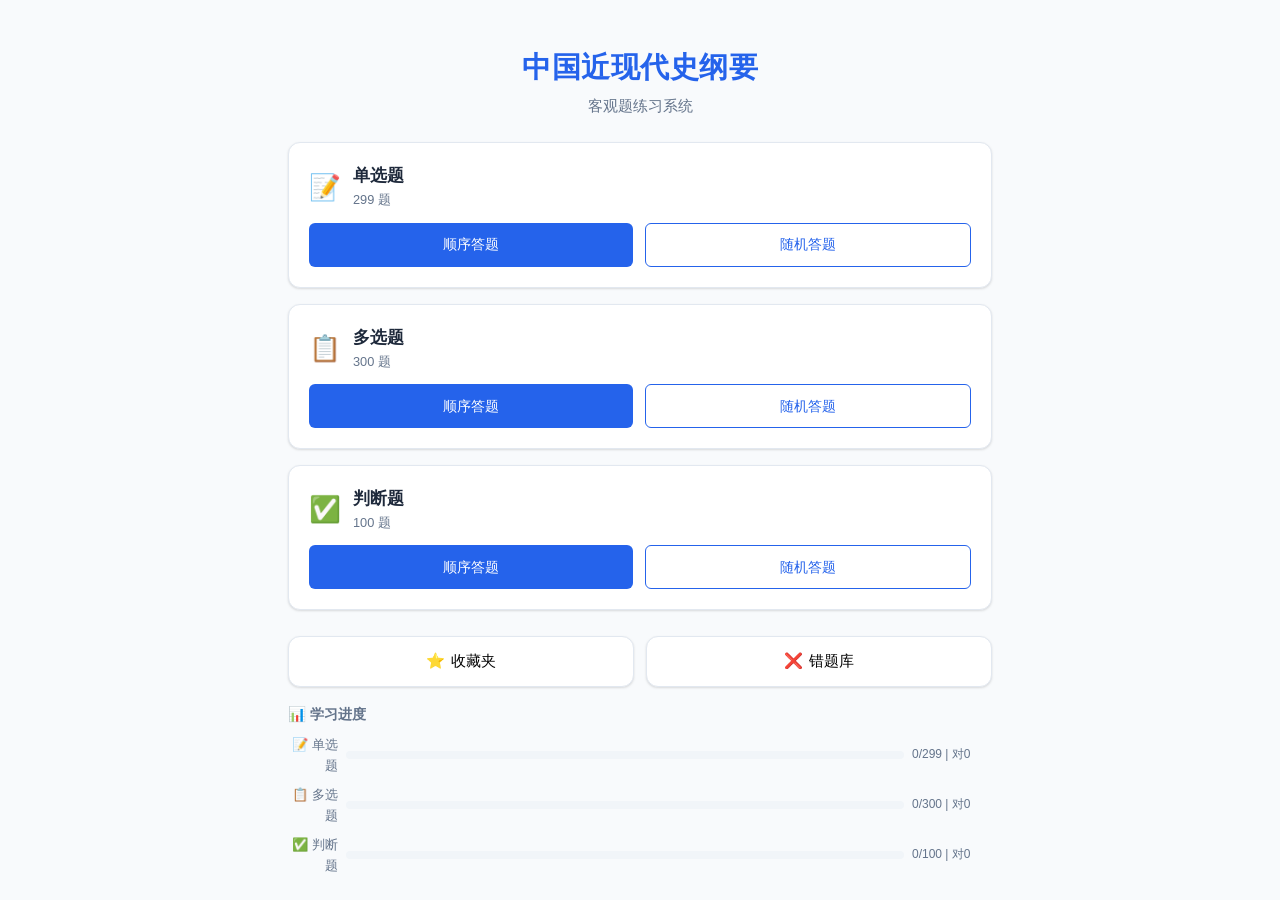
==== index.html @ e4d4c81b "初始版本：中国近现代史纲要客观题练习系统 功能：顺序答题、随机答题、错题库、收藏夹、学习进度跟踪  题库：单选299题 + 多选300题 + 判断100题" ====
<!DOCTYPE html>
<html lang="zh-CN">
<head>
    <meta charset="UTF-8">
    <meta name="viewport" content="width=device-width, initial-scale=1.0, user-scalable=no">
    <title>中国近现代史纲要 — 客观题练习系统</title>
    <link rel="stylesheet" href="css/style.css">
</head>
<body>
    <!-- ========== 首页 ========== -->
    <div id="screen-home" class="screen active">
        <div class="home-header">
            <h1 class="home-title">中国近现代史纲要</h1>
            <p class="home-subtitle">客观题练习系统</p>
        </div>

        <div class="home-cards">
            <!-- 单选题卡片 -->
            <div class="type-card" data-type="single">
                <div class="type-card-header">
                    <span class="type-icon">📝</span>
                    <div>
                        <h3 class="type-name">单选题</h3>
                        <p class="type-count" id="single-count">299 题</p>
                    </div>
                </div>
                <div class="type-card-actions">
                    <button class="btn btn-mode" data-type="single" data-mode="sequential">顺序答题</button>
                    <button class="btn btn-mode btn-outline" data-type="single" data-mode="random">随机答题</button>
                </div>
            </div>

            <!-- 多选题卡片 -->
            <div class="type-card" data-type="multiple">
                <div class="type-card-header">
                    <span class="type-icon">📋</span>
                    <div>
                        <h3 class="type-name">多选题</h3>
                        <p class="type-count" id="multiple-count">300 题</p>
                    </div>
                </div>
                <div class="type-card-actions">
                    <button class="btn btn-mode" data-type="multiple" data-mode="sequential">顺序答题</button>
                    <button class="btn btn-mode btn-outline" data-type="multiple" data-mode="random">随机答题</button>
                </div>
            </div>

            <!-- 判断题卡片 -->
            <div class="type-card" data-type="truefalse">
                <div class="type-card-header">
                    <span class="type-icon">✅</span>
                    <div>
                        <h3 class="type-name">判断题</h3>
                        <p class="type-count" id="truefalse-count">100 题</p>
                    </div>
                </div>
                <div class="type-card-actions">
                    <button class="btn btn-mode" data-type="truefalse" data-mode="sequential">顺序答题</button>
                    <button class="btn btn-mode btn-outline" data-type="truefalse" data-mode="random">随机答题</button>
                </div>
            </div>
        </div>

        <div class="home-bottom">
            <div class="home-nav-row">
                <button class="btn btn-nav" id="btn-favorites">
                    <span class="nav-icon">⭐</span>
                    <span>收藏夹</span>
                    <span class="badge" id="fav-count-badge">0</span>
                </button>
                <button class="btn btn-nav" id="btn-wrong-book">
                    <span class="nav-icon">❌</span>
                    <span>错题库</span>
                    <span class="badge" id="wrong-count-badge">0</span>
                </button>
            </div>
            <div class="progress-section" id="progress-section">
                <h4>📊 学习进度</h4>
                <div class="progress-bars" id="progress-bars"></div>
            </div>
        </div>
    </div>

    <!-- ========== 答题页 ========== -->
    <div id="screen-exercise" class="screen">
        <div class="exercise-topbar">
            <button class="btn btn-back" id="btn-back">← 返回</button>
            <span class="exercise-info" id="exercise-info"></span>
            <button class="btn btn-fav" id="btn-fav-toggle">☆</button>
        </div>
        <div class="progress-bar-container">
            <div class="progress-bar" id="progress-bar"></div>
        </div>

        <div class="exercise-content">
            <div class="question-number" id="question-number"></div>
            <div class="question-text" id="question-text"></div>
            <div class="question-hint" id="question-hint"></div>

            <div class="options-list" id="options-list"></div>

            <div class="answer-feedback" id="answer-feedback" style="display:none;">
                <div class="feedback-text" id="feedback-text"></div>
                <div class="correct-answer-display" id="correct-answer-display"></div>
            </div>
        </div>

        <div class="exercise-bottom">
            <button class="btn btn-submit" id="btn-submit">确认提交</button>
            <button class="btn btn-next" id="btn-next" style="display:none;">下一题 →</button>
        </div>
    </div>

    <!-- ========== 结果页 ========== -->
    <div id="screen-results" class="screen">
        <div class="results-container">
            <h2>练习完成！</h2>
            <div class="score-circle" id="score-circle">
                <span class="score-number" id="score-number">0</span>
                <span class="score-label">分</span>
            </div>
            <div class="results-stats">
                <div class="stat-item">
                    <span class="stat-label">总题数</span>
                    <span class="stat-value" id="stat-total">0</span>
                </div>
                <div class="stat-item">
                    <span class="stat-label">正确</span>
                    <span class="stat-value correct" id="stat-correct">0</span>
                </div>
                <div class="stat-item">
                    <span class="stat-label">错误</span>
                    <span class="stat-value wrong" id="stat-wrong">0</span>
                </div>
                <div class="stat-item">
                    <span class="stat-label">正确率</span>
                    <span class="stat-value" id="stat-rate">0%</span>
                </div>
            </div>
            <p class="results-note">错题已自动加入错题库</p>
            <div class="results-actions">
                <button class="btn btn-primary" id="btn-view-wrong">查看错题</button>
                <button class="btn btn-outline" id="btn-retry">再练一次</button>
                <button class="btn btn-outline" id="btn-home">返回首页</button>
            </div>
        </div>
    </div>

    <!-- ========== 错题库页面 ========== -->
    <div id="screen-wrong" class="screen">
        <div class="sub-screen-header">
            <button class="btn btn-back" id="btn-wrong-back">← 返回</button>
            <h2>错题库</h2>
        </div>
        <div class="tab-bar">
            <button class="tab active" data-subtype="single">单选题错题</button>
            <button class="tab" data-subtype="multiple">多选题错题</button>
            <button class="tab" data-subtype="truefalse">判断题错题</button>
        </div>
        <div class="sub-content" id="wrong-content">
            <p class="empty-hint">暂无错题</p>
        </div>
        <div class="sub-actions" id="wrong-actions" style="display:none;">
            <button class="btn btn-primary" id="btn-wrong-sequential">顺序练习</button>
            <button class="btn btn-outline" id="btn-wrong-random">随机练习</button>
            <button class="btn btn-danger" id="btn-clear-wrong">清空错题库</button>
        </div>
    </div>

    <!-- ========== 收藏夹页面 ========== -->
    <div id="screen-favorites" class="screen">
        <div class="sub-screen-header">
            <button class="btn btn-back" id="btn-fav-back">← 返回</button>
            <h2>收藏夹</h2>
        </div>
        <div class="tab-bar">
            <button class="tab active" data-subtype="single">单选题收藏</button>
            <button class="tab" data-subtype="multiple">多选题收藏</button>
            <button class="tab" data-subtype="truefalse">判断题收藏</button>
        </div>
        <div class="sub-content" id="fav-content">
            <p class="empty-hint">暂无收藏</p>
        </div>
        <div class="sub-actions" id="fav-actions" style="display:none;">
            <button class="btn btn-primary" id="btn-fav-sequential">顺序练习</button>
            <button class="btn btn-outline" id="btn-fav-random">随机练习</button>
        </div>
    </div>

    <!-- 题库数据 -->
    <script src="data/questions.js"></script>
    <!-- 应用逻辑 -->
    <script src="js/app.js"></script>
</body>
</html>
---- css/style.css ----
/* ========================================
   中国近现代史纲要 — 客观题练习系统
   配色：简约白蓝风格
   ======================================== */

/* --- CSS Variables --- */
:root {
    --primary: #2563EB;
    --primary-hover: #1D4ED8;
    --primary-light: #DBEAFE;
    --danger: #DC2626;
    --danger-light: #FEE2E2;
    --success: #16A34A;
    --success-light: #DCFCE7;
    --warning: #F59E0B;
    --warning-light: #FEF3C7;
    --bg: #FFFFFF;
    --bg-secondary: #F8FAFC;
    --bg-card: #FFFFFF;
    --text: #1E293B;
    --text-secondary: #64748B;
    --text-light: #94A3B8;
    --border: #E2E8F0;
    --border-light: #F1F5F9;
    --shadow: 0 1px 3px rgba(0,0,0,0.08), 0 1px 2px rgba(0,0,0,0.06);
    --shadow-md: 0 4px 6px rgba(0,0,0,0.07), 0 2px 4px rgba(0,0,0,0.06);
    --radius: 12px;
    --radius-sm: 8px;
    --radius-xs: 6px;
    --font: "PingFang SC", "Microsoft YaHei", "Hiragino Sans GB", "WenQuanYi Micro Hei", sans-serif;
    --transition: 0.2s ease;
}

/* --- Reset --- */
*, *::before, *::after {
    box-sizing: border-box;
    margin: 0;
    padding: 0;
}

html {
    font-size: 16px;
    -webkit-text-size-adjust: 100%;
}

body {
    font-family: var(--font);
    background: var(--bg-secondary);
    color: var(--text);
    line-height: 1.6;
    min-height: 100vh;
    min-height: 100dvh;
    max-width: 768px;
    margin: 0 auto;
    position: relative;
    overflow-x: hidden;
}

/* --- Screen Management --- */
.screen {
    display: none;
    flex-direction: column;
    min-height: 100vh;
    min-height: 100dvh;
    padding: 16px;
}

.screen.active {
    display: flex;
}

/* --- Buttons --- */
.btn {
    display: inline-flex;
    align-items: center;
    justify-content: center;
    gap: 6px;
    padding: 10px 20px;
    border: none;
    border-radius: var(--radius-sm);
    font-family: var(--font);
    font-size: 0.95rem;
    font-weight: 500;
    cursor: pointer;
    transition: all var(--transition);
    min-height: 44px;
    min-width: 44px;
    white-space: nowrap;
}

.btn:active {
    transform: scale(0.97);
}

.btn-primary {
    background: var(--primary);
    color: #fff;
}

.btn-primary:hover {
    background: var(--primary-hover);
}

.btn-outline {
    background: transparent;
    color: var(--primary);
    border: 1.5px solid var(--primary);
}

.btn-outline:hover {
    background: var(--primary-light);
}

.btn-danger {
    background: transparent;
    color: var(--danger);
    border: 1.5px solid var(--danger);
}

.btn-danger:hover {
    background: var(--danger-light);
}

.btn-mode {
    flex: 1;
    background: var(--primary);
    color: #fff;
    border-radius: var(--radius-xs);
    padding: 8px 12px;
    font-size: 0.9rem;
}

.btn-mode.btn-outline {
    background: transparent;
    color: var(--primary);
    border: 1.5px solid var(--primary);
}

.btn-back {
    background: transparent;
    color: var(--text-secondary);
    padding: 8px 12px;
    font-size: 0.9rem;
}

.btn-fav {
    background: transparent;
    font-size: 1.4rem;
    padding: 4px 10px;
    color: var(--text-light);
}

.btn-fav.active {
    color: var(--warning);
}

.btn-submit, .btn-next {
    width: 100%;
    padding: 14px;
    font-size: 1.05rem;
    border-radius: var(--radius);
}

.btn-submit {
    background: var(--primary);
    color: #fff;
}

.btn-next {
    background: var(--success);
    color: #fff;
}

.btn-nav {
    flex: 1;
    background: var(--bg-card);
    border: 1.5px solid var(--border);
    border-radius: var(--radius);
    padding: 14px;
    font-size: 0.95rem;
    box-shadow: var(--shadow);
    position: relative;
}

.badge {
    position: absolute;
    top: -6px;
    right: -6px;
    background: var(--danger);
    color: #fff;
    font-size: 0.7rem;
    font-weight: 700;
    padding: 2px 7px;
    border-radius: 10px;
    min-width: 18px;
    text-align: center;
}

/* ========================================
   HOME SCREEN
   ======================================== */

.home-header {
    text-align: center;
    padding: 20px 0 12px;
}

.home-title {
    font-size: 1.5rem;
    font-weight: 700;
    color: var(--primary);
    letter-spacing: 0.5px;
}

.home-subtitle {
    font-size: 0.95rem;
    color: var(--text-secondary);
    margin-top: 4px;
}

.home-cards {
    display: flex;
    flex-direction: column;
    gap: 12px;
    margin: 12px 0;
}

.type-card {
    background: var(--bg-card);
    border: 1.5px solid var(--border);
    border-radius: var(--radius);
    padding: 16px;
    box-shadow: var(--shadow);
    transition: all var(--transition);
}

.type-card:active {
    box-shadow: var(--shadow-md);
}

.type-card-header {
    display: flex;
    align-items: center;
    gap: 12px;
    margin-bottom: 12px;
}

.type-icon {
    font-size: 1.6rem;
}

.type-name {
    font-size: 1.05rem;
    font-weight: 600;
}

.type-count {
    font-size: 0.8rem;
    color: var(--text-secondary);
}

.type-card-actions {
    display: flex;
    gap: 8px;
}

.home-bottom {
    margin-top: auto;
    padding-top: 8px;
}

.home-nav-row {
    display: flex;
    gap: 12px;
    margin-bottom: 16px;
}

.progress-section h4 {
    font-size: 0.9rem;
    color: var(--text-secondary);
    margin-bottom: 8px;
}

.progress-bars {
    display: flex;
    flex-direction: column;
    gap: 8px;
}

.progress-item {
    display: flex;
    align-items: center;
    gap: 8px;
    font-size: 0.82rem;
}

.progress-item .label {
    width: 50px;
    color: var(--text-secondary);
    text-align: right;
}

.progress-item .bar-wrap {
    flex: 1;
    height: 8px;
    background: var(--border-light);
    border-radius: 4px;
    overflow: hidden;
}

.progress-item .bar-fill {
    height: 100%;
    background: var(--primary);
    border-radius: 4px;
    transition: width 0.5s ease;
}

.progress-item .stats {
    width: 80px;
    font-size: 0.75rem;
    color: var(--text-secondary);
}

/* ========================================
   EXERCISE SCREEN
   ======================================== */

.exercise-topbar {
    display: flex;
    align-items: center;
    justify-content: space-between;
    padding: 4px 0 12px;
}

.exercise-info {
    font-size: 0.85rem;
    color: var(--text-secondary);
    font-weight: 500;
}

.progress-bar-container {
    width: 100%;
    height: 6px;
    background: var(--border-light);
    border-radius: 3px;
    overflow: hidden;
    margin-bottom: 20px;
}

.progress-bar {
    height: 100%;
    background: var(--primary);
    border-radius: 3px;
    transition: width 0.3s ease;
    width: 0%;
}

.exercise-content {
    flex: 1;
    overflow-y: auto;
}

.question-number {
    font-size: 0.8rem;
    color: var(--text-light);
    margin-bottom: 8px;
}

.question-text {
    font-size: 1.08rem;
    font-weight: 600;
    line-height: 1.7;
    margin-bottom: 6px;
}

.question-hint {
    font-size: 0.82rem;
    color: var(--primary);
    margin-bottom: 16px;
}

.options-list {
    display: flex;
    flex-direction: column;
    gap: 10px;
}

.option-item {
    display: flex;
    align-items: flex-start;
    gap: 10px;
    padding: 14px 16px;
    background: var(--bg);
    border: 1.5px solid var(--border);
    border-radius: var(--radius-sm);
    cursor: pointer;
    transition: all var(--transition);
    min-height: 44px;
}

.option-item:active {
    background: var(--primary-light);
}

.option-item.selected {
    border-color: var(--primary);
    background: var(--primary-light);
}

.option-item.correct {
    border-color: var(--success);
    background: var(--success-light);
}

.option-item.wrong {
    border-color: var(--danger);
    background: var(--danger-light);
}

.option-item.submitted {
    cursor: default;
    pointer-events: none;
}

.option-indicator {
    width: 24px;
    height: 24px;
    border-radius: 50%;
    border: 2px solid var(--border);
    display: flex;
    align-items: center;
    justify-content: center;
    font-size: 0.7rem;
    font-weight: 700;
    color: var(--text-secondary);
    flex-shrink: 0;
    transition: all var(--transition);
}

.option-item.selected .option-indicator {
    border-color: var(--primary);
    background: var(--primary);
    color: #fff;
}

.option-item.correct .option-indicator {
    border-color: var(--success);
    background: var(--success);
    color: #fff;
}

.option-item.wrong .option-indicator {
    border-color: var(--danger);
    background: var(--danger);
    color: #fff;
}

.option-text {
    flex: 1;
    font-size: 0.95rem;
    line-height: 1.5;
}

.option-check {
    display: none;
    font-size: 1rem;
}

.option-item.correct .option-check.correct-icon {
    display: block;
    color: var(--success);
}

.option-item.wrong .option-check.wrong-icon {
    display: block;
    color: var(--danger);
}

/* True/False large buttons */
.options-list.tf-list {
    flex-direction: row;
    gap: 12px;
}

.tf-btn {
    flex: 1;
    padding: 24px 16px;
    background: var(--bg);
    border: 2px solid var(--border);
    border-radius: var(--radius);
    font-size: 1.1rem;
    font-weight: 600;
    cursor: pointer;
    transition: all var(--transition);
    text-align: center;
    min-height: 80px;
    display: flex;
    align-items: center;
    justify-content: center;
}

.tf-btn:active {
    transform: scale(0.97);
}

.tf-btn.selected {
    border-color: var(--primary);
    background: var(--primary-light);
    color: var(--primary);
}

.tf-btn.correct {
    border-color: var(--success);
    background: var(--success-light);
    color: var(--success);
}

.tf-btn.wrong {
    border-color: var(--danger);
    background: var(--danger-light);
    color: var(--danger);
}

.tf-btn.submitted {
    pointer-events: none;
}

/* Answer feedback */
.answer-feedback {
    margin-top: 16px;
    padding: 14px 16px;
    border-radius: var(--radius-sm);
    font-size: 0.95rem;
}

.answer-feedback.correct-fb {
    background: var(--success-light);
    color: var(--success);
}

.answer-feedback.wrong-fb {
    background: var(--danger-light);
    color: var(--danger);
}

.feedback-text {
    font-weight: 600;
    margin-bottom: 4px;
}

.correct-answer-display {
    font-size: 0.88rem;
    opacity: 0.85;
}

.exercise-bottom {
    padding: 16px 0 8px;
}

/* ========================================
   RESULTS SCREEN
   ======================================== */

.results-container {
    display: flex;
    flex-direction: column;
    align-items: center;
    text-align: center;
    padding: 30px 0;
}

.results-container h2 {
    font-size: 1.4rem;
    margin-bottom: 20px;
    color: var(--primary);
}

.score-circle {
    width: 140px;
    height: 140px;
    border-radius: 50%;
    background: var(--primary);
    color: #fff;
    display: flex;
    flex-direction: column;
    align-items: center;
    justify-content: center;
    margin-bottom: 24px;
    box-shadow: 0 8px 24px rgba(37, 99, 235, 0.25);
}

.score-number {
    font-size: 2.8rem;
    font-weight: 800;
    line-height: 1;
}

.score-label {
    font-size: 0.9rem;
    opacity: 0.85;
}

.results-stats {
    display: grid;
    grid-template-columns: 1fr 1fr;
    gap: 12px;
    width: 100%;
    max-width: 320px;
    margin-bottom: 16px;
}

.stat-item {
    background: var(--bg-card);
    border: 1px solid var(--border);
    border-radius: var(--radius-sm);
    padding: 12px;
}

.stat-label {
    display: block;
    font-size: 0.78rem;
    color: var(--text-secondary);
    margin-bottom: 4px;
}

.stat-value {
    font-size: 1.2rem;
    font-weight: 700;
}

.stat-value.correct {
    color: var(--success);
}

.stat-value.wrong {
    color: var(--danger);
}

.results-note {
    font-size: 0.85rem;
    color: var(--text-secondary);
    margin-bottom: 20px;
}

.results-actions {
    display: flex;
    flex-direction: column;
    gap: 10px;
    width: 100%;
    max-width: 320px;
}

.results-actions .btn {
    width: 100%;
    padding: 14px;
}

/* ========================================
   SUB SCREENS (Wrong Book & Favorites)
   ======================================== */

.sub-screen-header {
    display: flex;
    align-items: center;
    gap: 12px;
    margin-bottom: 16px;
}

.sub-screen-header h2 {
    font-size: 1.2rem;
    color: var(--text);
}

.tab-bar {
    display: flex;
    gap: 4px;
    background: var(--border-light);
    border-radius: var(--radius-sm);
    padding: 3px;
    margin-bottom: 16px;
}

.tab {
    flex: 1;
    padding: 8px 4px;
    border: none;
    background: transparent;
    border-radius: 6px;
    font-family: var(--font);
    font-size: 0.8rem;
    cursor: pointer;
    transition: all var(--transition);
    color: var(--text-secondary);
}

.tab.active {
    background: var(--bg);
    color: var(--primary);
    font-weight: 600;
    box-shadow: var(--shadow);
}

.sub-content {
    flex: 1;
    overflow-y: auto;
}

.empty-hint {
    text-align: center;
    color: var(--text-light);
    padding: 40px 20px;
    font-size: 0.95rem;
}

.question-list-item {
    background: var(--bg-card);
    border: 1px solid var(--border);
    border-radius: var(--radius-sm);
    padding: 12px 14px;
    margin-bottom: 8px;
}

.question-list-item .ql-type {
    font-size: 0.7rem;
    color: var(--text-light);
    text-transform: uppercase;
}

.question-list-item .ql-text {
    font-size: 0.9rem;
    margin: 4px 0;
    line-height: 1.5;
}

.question-list-item .ql-answer {
    font-size: 0.8rem;
    color: var(--text-secondary);
}

.question-list-item .ql-answer span {
    font-weight: 600;
    color: var(--primary);
}

.sub-actions {
    display: flex;
    flex-direction: column;
    gap: 8px;
    padding: 16px 0 8px;
}

.sub-actions .btn {
    width: 100%;
    padding: 12px;
}

/* ========================================
   RESPONSIVE: Tablet & Desktop (768px+)
   ======================================== */

@media (min-width: 768px) {
    body {
        padding: 0;
    }

    .screen {
        padding: 24px 32px;
    }

    .home-title {
        font-size: 1.8rem;
    }

    .home-cards {
        gap: 16px;
    }

    .type-card {
        padding: 20px;
    }

    .type-card-actions {
        gap: 12px;
    }

    .question-text {
        font-size: 1.15rem;
    }

    .results-stats {
        grid-template-columns: repeat(4, 1fr);
        max-width: 480px;
    }

    .score-circle {
        width: 160px;
        height: 160px;
    }

    .score-number {
        font-size: 3.2rem;
    }
}

/* ========================================
   ANIMATIONS
   ======================================== */

@keyframes fadeIn {
    from { opacity: 0; transform: translateY(10px); }
    to { opacity: 1; transform: translateY(0); }
}

.screen.active {
    animation: fadeIn 0.3s ease;
}

@keyframes scorePop {
    0% { transform: scale(0.5); opacity: 0; }
    60% { transform: scale(1.1); }
    100% { transform: scale(1); opacity: 1; }
}

.score-circle {
    animation: scorePop 0.5s ease;
}

@keyframes shake {
    0%, 100% { transform: translateX(0); }
    25% { transform: translateX(-6px); }
    75% { transform: translateX(6px); }
}

.option-item.wrong {
    animation: shake 0.4s ease;
}
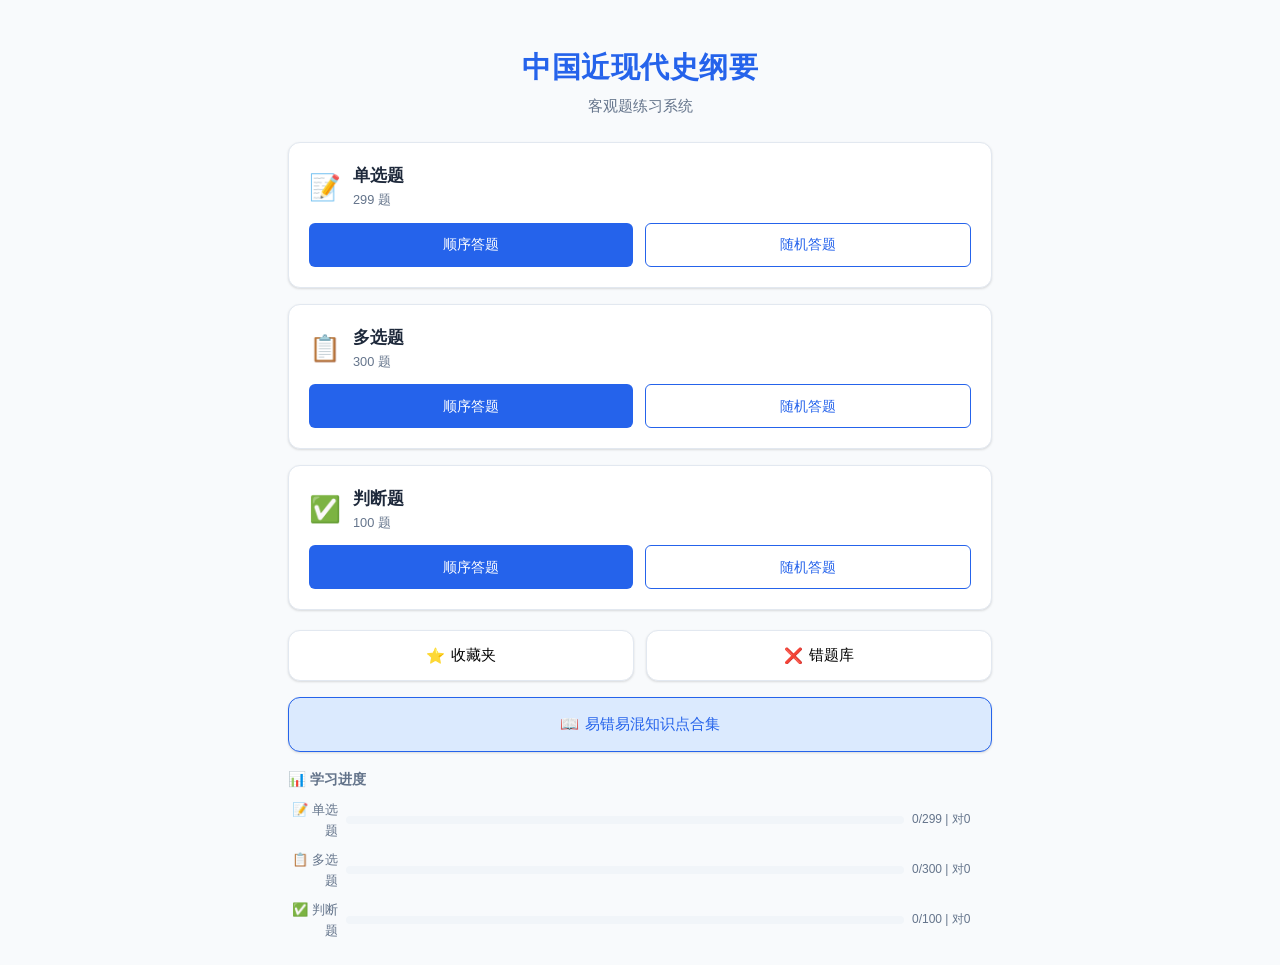
==== commit 2101d44a: "新增：易错易混知识点合集学习资料 涵盖全部13个历史时期，含时间线、对比表格、易错陷阱提醒、记忆口诀  附录：历次会议速查表、条约汇总、土地政策演变、高频易错30例  首页增加📖学习资料入口按钮" ====
--- a/index.html
+++ b/index.html
@@ -74,6 +74,12 @@
                     <span class="badge" id="wrong-count-badge">0</span>
                 </button>
             </div>
+            <div class="home-nav-row">
+                <a href="docs/study-guide.html" class="btn btn-nav btn-study" style="width:100%;text-decoration:none;">
+                    <span class="nav-icon">📖</span>
+                    <span>易错易混知识点合集</span>
+                </a>
+            </div>
             <div class="progress-section" id="progress-section">
                 <h4>📊 学习进度</h4>
                 <div class="progress-bars" id="progress-bars"></div>
--- a/css/style.css
+++ b/css/style.css
@@ -182,6 +182,12 @@
     position: relative;
 }
 
+.btn-study {
+    border-color: var(--primary) !important;
+    background: var(--primary-light) !important;
+    color: var(--primary) !important;
+}
+
 .badge {
     position: absolute;
     top: -6px;
